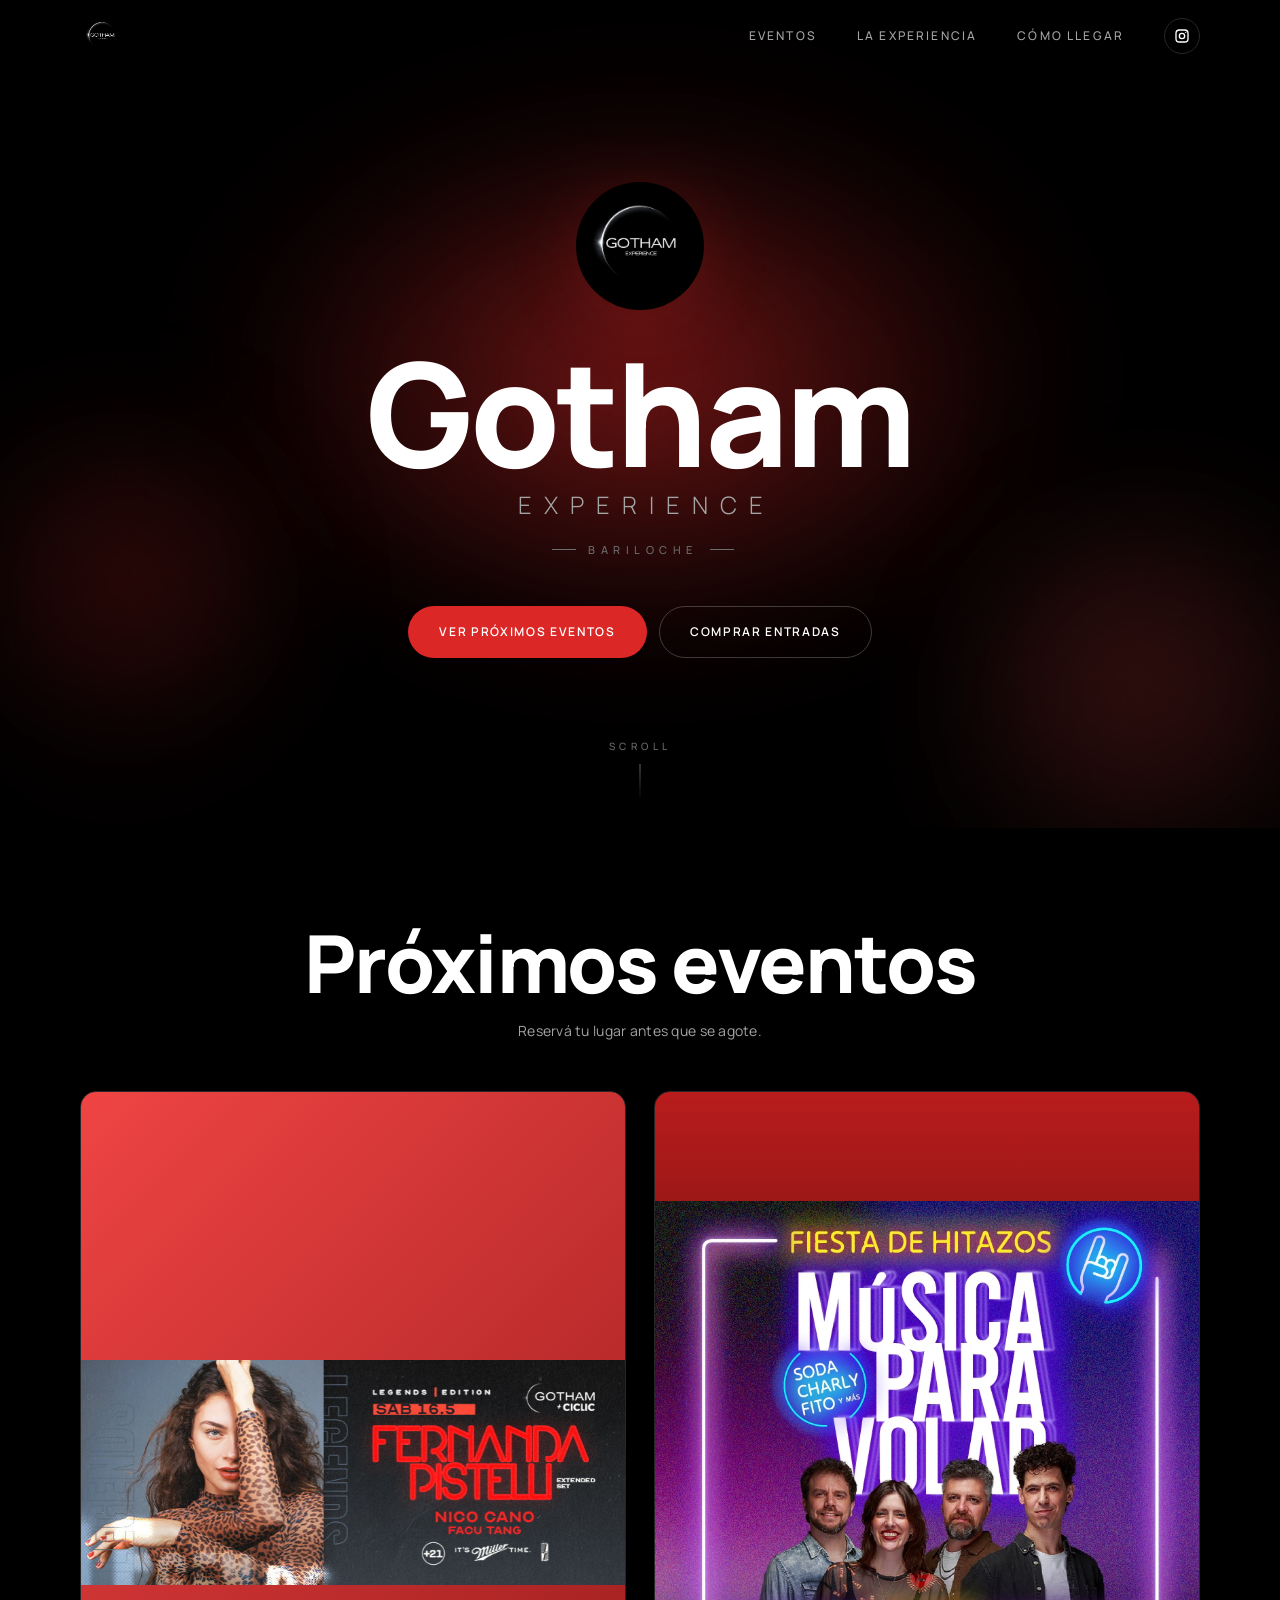
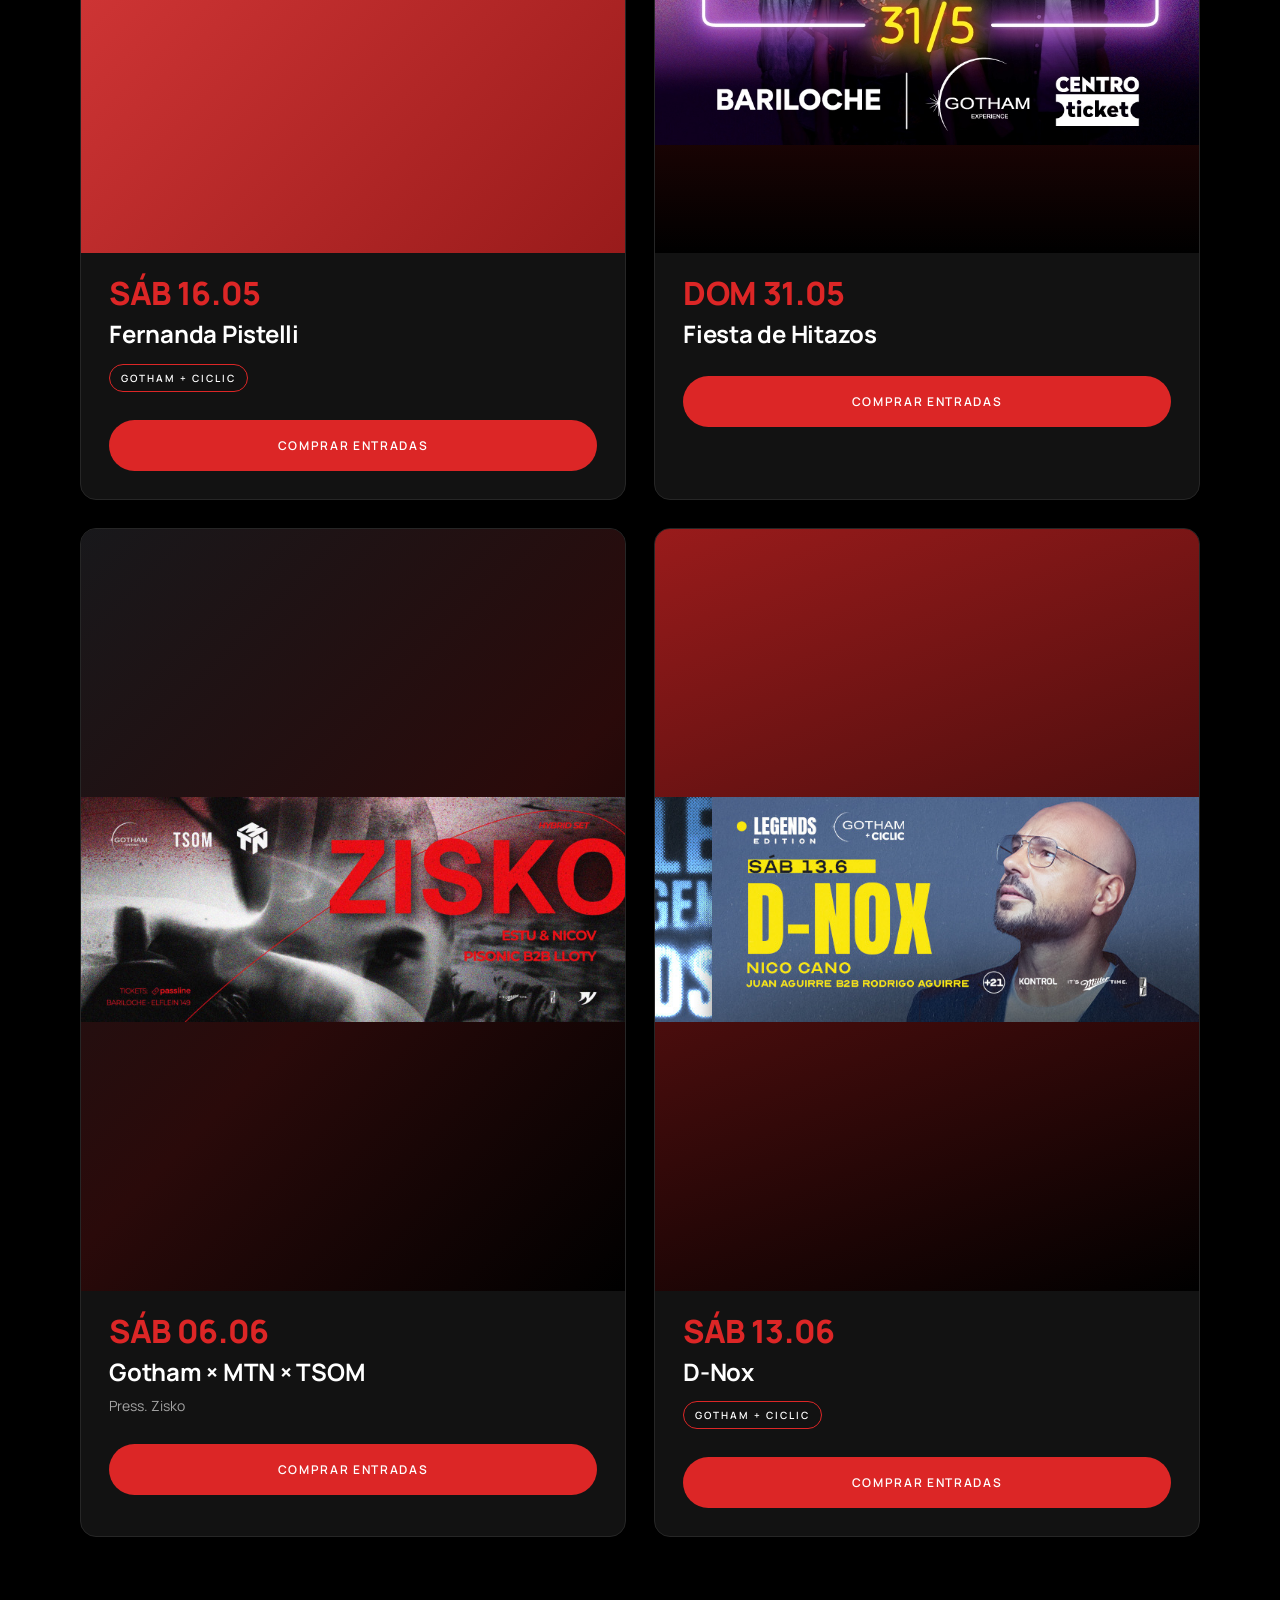
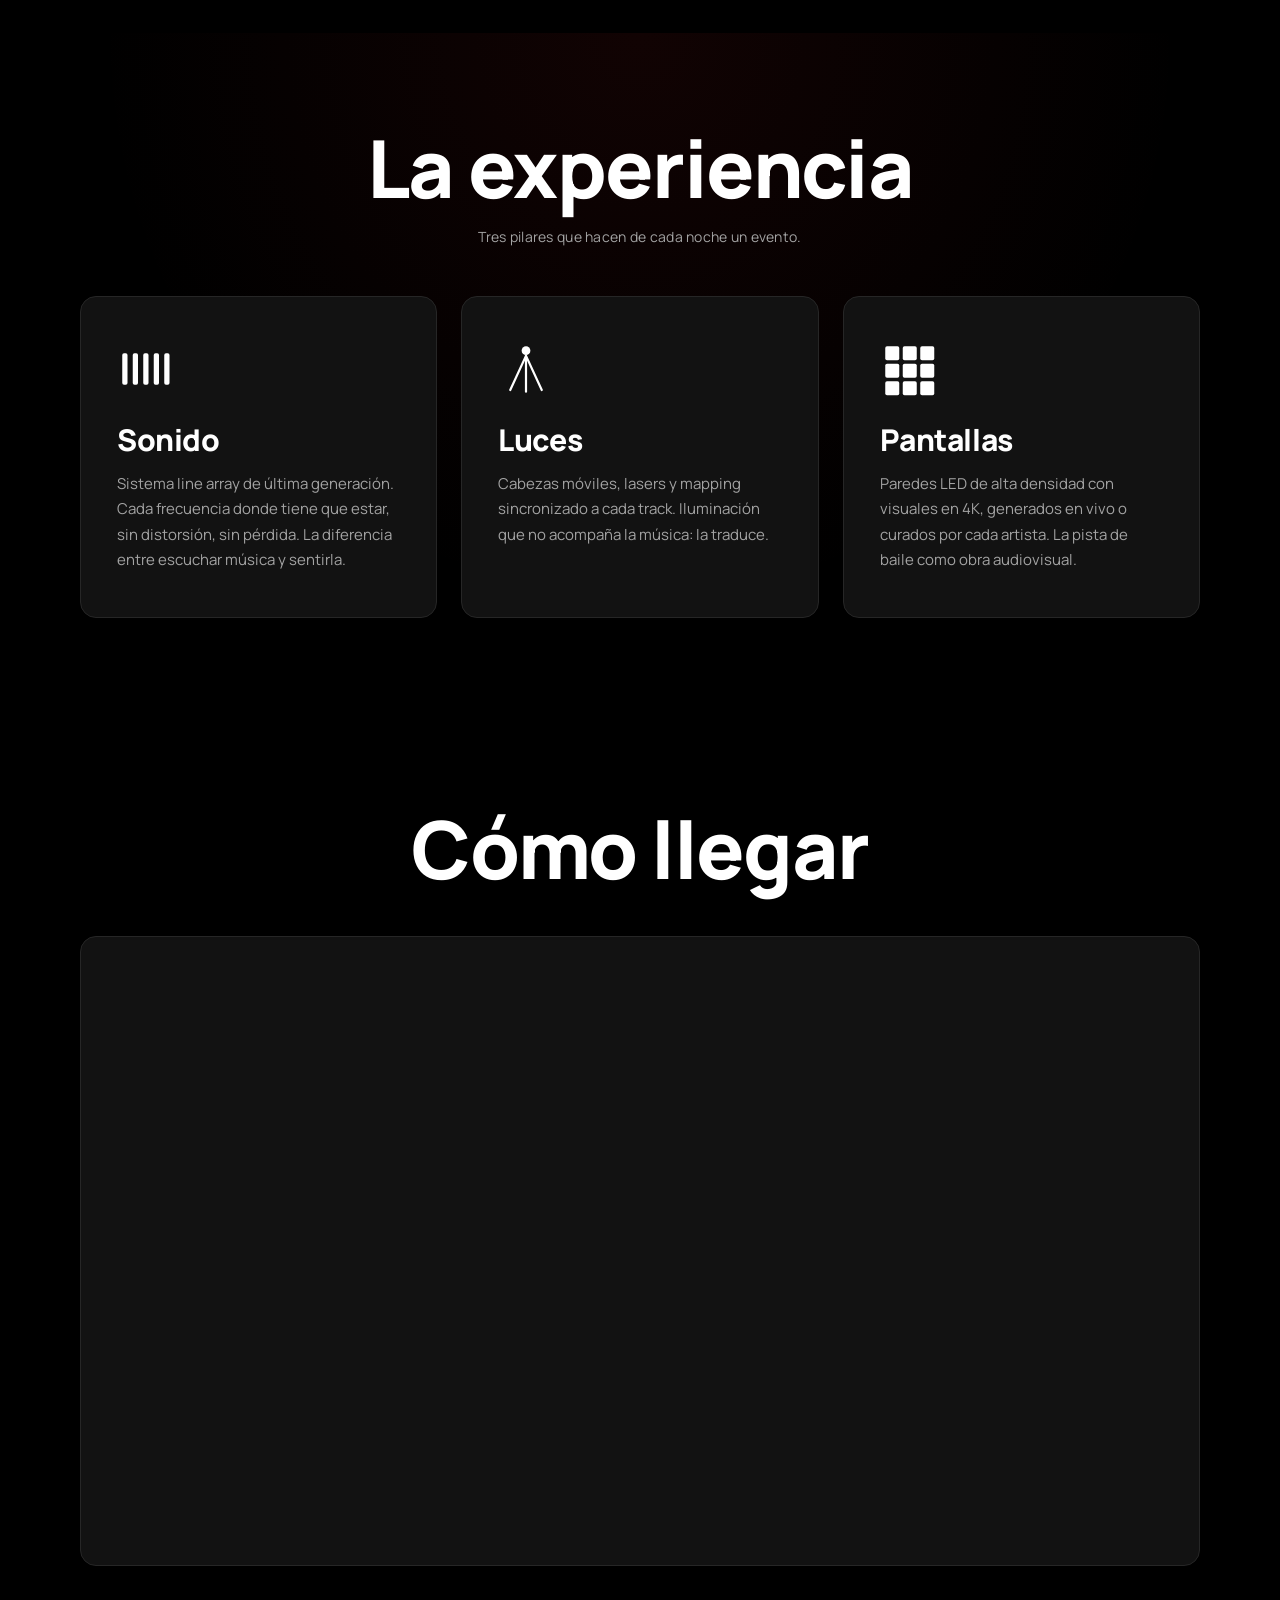
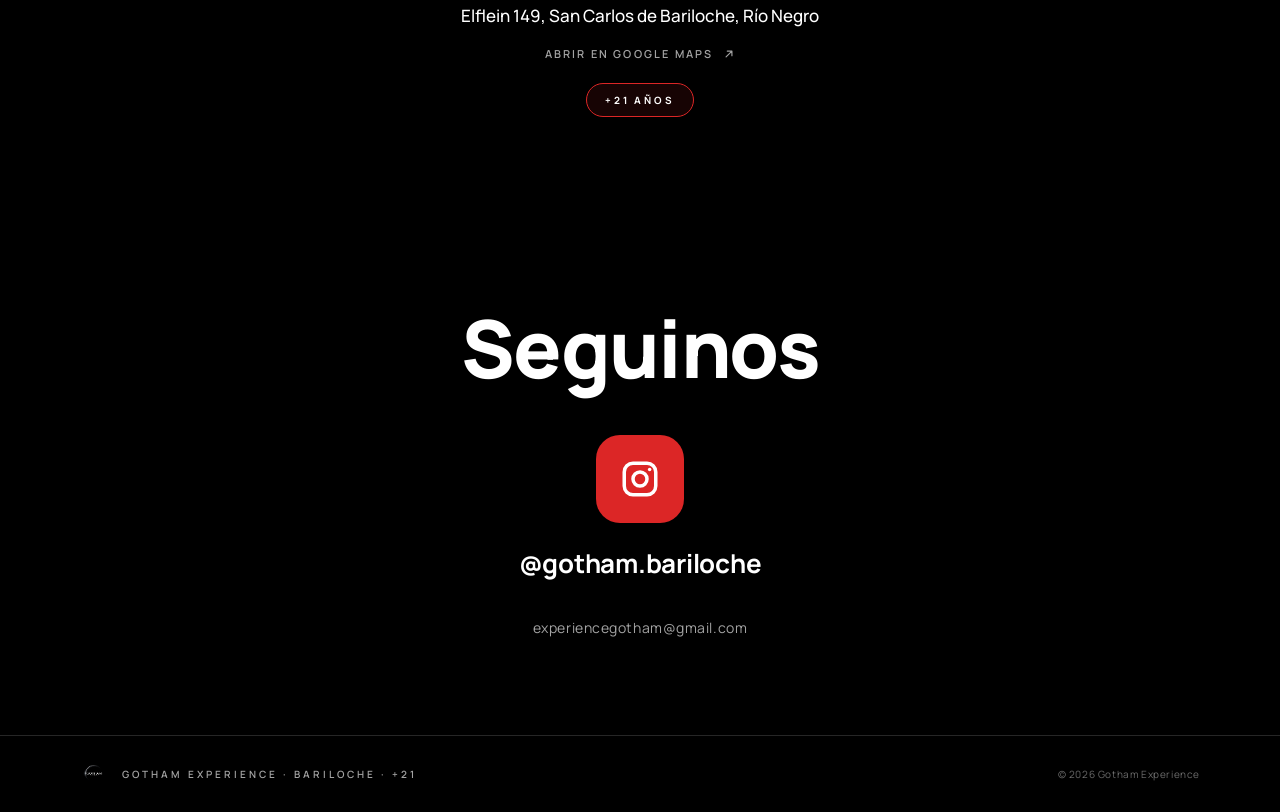
==== index.html @ 6c468f29 "Add files via upload" ====
<!DOCTYPE html>
<html lang="es">
<head>
<meta charset="UTF-8">
<meta http-equiv="X-UA-Compatible" content="IE=edge">
<meta name="viewport" content="width=device-width, initial-scale=1, viewport-fit=cover">
<meta name="theme-color" content="#0a0a0a">
<title>Gotham Experience — Bariloche</title>
<meta name="description" content="Gotham Experience: experiencias electrónicas premium en Bariloche.">

<link rel="preconnect" href="https://fonts.googleapis.com">
<link rel="preconnect" href="https://fonts.gstatic.com" crossorigin>
<link href="https://fonts.googleapis.com/css2?family=Manrope:wght@200;300;400;500;600;700;800&display=swap" rel="stylesheet">

<style>
/* ============================================================
   TOKENS — paleta rojo + negro (sin magenta, sin naranja).
   ============================================================ */
:root {
    /* Negro pleno para matchear el fondo del logo de Gotham */
    --color-bg: #000000;
    --color-bg-elevated: #121212;
    --color-bg-input: #1a1a1a;

    --color-text: #ffffff;
    --color-text-muted: #a3a3a3;
    --color-text-dim: #6b6b6b;

    /* Rojo Gotham */
    --color-primary: #dc2626;          /* red-600 */
    --color-primary-hover: #ef4444;    /* red-500 más claro */
    --color-primary-deep: #991b1b;     /* red-800 para depth */
    --color-accent: #dc2626;
    --color-accent-hover: #ef4444;

    --gradient-brand: linear-gradient(135deg, #ef4444 0%, #991b1b 100%);

    --color-danger: #dc2626;
    --color-border: #262626;
    --color-border-elevated: #404040;

    --shadow-glow-primary: 0 0 32px rgba(220, 38, 38, 0.5);

    --font-sans:    'Manrope', system-ui, -apple-system, BlinkMacSystemFont, sans-serif;
    --font-display: var(--font-sans);
    --font-body:    var(--font-sans);

    --radius-sm: 8px;
    --radius-md: 16px;
    --radius-lg: 24px;
    --radius-pill: 999px;

    --header-h: 72px;
    --container-max: 1200px;
}

/* ============================================================
   RESET / BASE
   ============================================================ */
*, *::before, *::after { box-sizing: border-box; }
* { margin: 0; padding: 0; }

html { scroll-behavior: smooth; -webkit-text-size-adjust: 100%; }
body {
    background: var(--color-bg);
    color: var(--color-text);
    font-family: var(--font-body);
    font-weight: 400;
    font-size: 16px;
    line-height: 1.6;
    -webkit-font-smoothing: antialiased;
    -moz-osx-font-smoothing: grayscale;
    overflow-x: hidden;
    min-height: 100vh;
}

img, svg { display: block; max-width: 100%; }
a { color: inherit; text-decoration: none; }
button { font: inherit; cursor: pointer; background: none; border: 0; color: inherit; }

*:focus { outline: none; }
*:focus-visible {
    outline: 2px solid var(--color-primary);
    outline-offset: 4px;
    border-radius: 4px;
}
::selection { background: var(--color-primary); color: #fff; }

.container {
    max-width: var(--container-max);
    margin: 0 auto;
    padding: 0 24px;
}
@media (min-width: 768px) { .container { padding: 0 40px; } }

/* ============================================================
   HEADER
   ============================================================ */
.site-header {
    position: fixed;
    top: 0; left: 0; right: 0;
    z-index: 100;
    height: var(--header-h);
    display: flex; align-items: center;
    transition: background 0.3s ease, backdrop-filter 0.3s ease, border-color 0.3s ease;
    border-bottom: 1px solid transparent;
}
.site-header.scrolled {
    background: rgba(10, 10, 10, 0.78);
    backdrop-filter: blur(16px) saturate(180%);
    -webkit-backdrop-filter: blur(16px) saturate(180%);
    border-bottom-color: var(--color-border);
}
.header-inner {
    display: flex; align-items: center; justify-content: space-between;
    gap: 24px; width: 100%;
}
.brand { display: inline-flex; align-items: center; line-height: 1; }
.brand-logo {
    width: 44px; height: 44px; flex-shrink: 0;
    border-radius: 50%;
    overflow: hidden;
}
.brand-logo img { width: 100%; height: 100%; object-fit: contain; }

.nav-desktop { display: none; align-items: center; gap: 40px; }
.nav-desktop a {
    color: var(--color-text-muted);
    font-size: 12px;
    font-weight: 500;
    text-transform: uppercase;
    letter-spacing: 0.18em;
    transition: color 0.2s ease;
}
.nav-desktop a:hover { color: var(--color-text); }

.nav-ig {
    width: 36px; height: 36px;
    display: inline-flex !important; align-items: center; justify-content: center;
    border: 1px solid var(--color-border);
    border-radius: 50%;
    color: var(--color-text) !important;
    transition: border-color 0.25s, background 0.25s, transform 0.25s;
}
.nav-ig:hover { background: var(--color-primary); border-color: transparent; transform: translateY(-1px); }
.nav-ig svg { width: 16px; height: 16px; }

.nav-toggle {
    width: 44px; height: 44px;
    display: flex; align-items: center; justify-content: center;
}
.nav-toggle svg { width: 22px; height: 22px; }
@media (min-width: 900px) {
    .nav-desktop { display: flex; }
    .nav-toggle { display: none; }
}

.mobile-menu {
    position: fixed; inset: 0;
    z-index: 99;
    background: var(--color-bg);
    transform: translateY(-100%);
    transition: transform 0.4s cubic-bezier(0.32, 0.72, 0, 1);
    display: flex; flex-direction: column;
    justify-content: center; align-items: center;
    gap: 32px;
    padding: var(--header-h) 24px 40px;
}
.mobile-menu.open { transform: translateY(0); }
.mobile-menu a {
    font-family: var(--font-display);
    font-size: clamp(32px, 8vw, 48px);
    font-weight: 700;
    letter-spacing: -0.02em;
    color: var(--color-text);
    transition: color 0.2s;
}
.mobile-menu a:hover { color: var(--color-primary); }
@media (min-width: 900px) { .mobile-menu { display: none; } }

/* ============================================================
   BUTTONS
   ============================================================ */
.btn {
    display: inline-flex; align-items: center; justify-content: center;
    gap: 8px;
    padding: 15px 30px;
    font-family: var(--font-body);
    font-weight: 600;
    font-size: 12px;
    text-transform: uppercase;
    letter-spacing: 0.14em;
    border-radius: var(--radius-pill);
    border: 1px solid transparent;
    transition: transform 0.25s ease, box-shadow 0.25s ease,
                background 0.25s ease, color 0.25s ease, border-color 0.25s ease;
    white-space: nowrap;
}
.btn-primary { background: var(--color-primary); color: #fff; }
.btn-primary:hover {
    background: var(--color-primary-hover);
    transform: translateY(-2px);
    box-shadow: var(--shadow-glow-primary);
}
.btn-outline {
    background: transparent;
    border-color: rgba(255, 255, 255, 0.22);
    color: var(--color-text);
}
.btn-outline:hover {
    border-color: var(--color-text);
    background: rgba(255, 255, 255, 0.05);
    transform: translateY(-2px);
}
.btn-disabled {
    background: var(--color-bg-input);
    color: var(--color-text-dim);
    pointer-events: none;
    cursor: not-allowed;
}

/* ============================================================
   HERO
   ============================================================ */
.hero {
    position: relative;
    min-height: 92vh;
    display: flex; align-items: center; justify-content: center;
    text-align: center;
    overflow: hidden;
    padding: calc(var(--header-h) + 40px) 0 100px;
}
.hero::after {
    content: '';
    position: absolute; inset: 0;
    background: radial-gradient(ellipse at 50% 50%, transparent 30%, rgba(0,0,0,0.55) 100%);
    pointer-events: none;
    z-index: 1;
}
.hero-bg { position: absolute; inset: 0; overflow: hidden; z-index: 0; }
.hero-glow {
    position: absolute;
    border-radius: 50%;
    pointer-events: none;
    will-change: transform, opacity;
}
.hero-glow-1 {
    width: 900px; height: 600px;
    top: 50%; left: 50%; margin-left: -450px; margin-top: -340px;
    background: radial-gradient(ellipse,
        rgba(220, 38, 38, 0.55) 0%,
        rgba(220, 38, 38, 0.22) 35%,
        transparent 70%);
    filter: blur(60px);
    animation: glow-drift-1 14s ease-in-out infinite;
}
.hero-glow-2 {
    width: 500px; height: 500px;
    bottom: -120px; right: -120px;
    background: radial-gradient(circle, rgba(239, 68, 68, 0.35) 0%, transparent 65%);
    filter: blur(50px);
    animation: glow-drift-2 18s ease-in-out infinite;
}
.hero-glow-3 {
    width: 400px; height: 400px;
    bottom: 5%; left: -80px;
    background: radial-gradient(circle, rgba(153, 27, 27, 0.45) 0%, transparent 70%);
    filter: blur(50px);
    animation: glow-drift-3 22s ease-in-out infinite;
}
@keyframes glow-drift-1 {
    0%, 100% { transform: translate(0, 0) scale(1); opacity: 0.85; }
    50%      { transform: translate(40px, 60px) scale(1.1); opacity: 1; }
}
@keyframes glow-drift-2 {
    0%, 100% { transform: translate(0, 0) scale(1); opacity: 0.7; }
    50%      { transform: translate(-80px, -40px) scale(1.15); opacity: 1; }
}
@keyframes glow-drift-3 {
    0%, 100% { transform: translate(0, 0) scale(1); opacity: 0.6; }
    50%      { transform: translate(60px, -30px) scale(1.2); opacity: 0.95; }
}
.hero-content {
    position: relative; z-index: 2;
    display: flex; flex-direction: column; align-items: center;
    gap: 28px;
    padding: 0 16px;
}
.hero-logo {
    width: 104px; height: 104px; margin-bottom: 8px;
    border-radius: 50%;
    overflow: hidden;
    filter: drop-shadow(0 8px 32px rgba(220, 38, 38, 0.18));
}
.hero-logo img { width: 100%; height: 100%; object-fit: contain; }
@media (min-width: 768px) { .hero-logo { width: 128px; height: 128px; } }

.hero-title {
    font-family: var(--font-display);
    font-size: clamp(52px, 12vw, 144px);
    font-weight: 800;
    line-height: 0.92;
    letter-spacing: -0.025em;
}
.hero-title span { display: block; }
.hero-title .hero-title-sub {
    font-weight: 300;
    font-size: clamp(16px, 2.4vw, 24px);
    line-height: 1;
    letter-spacing: 0.5em;
    text-transform: uppercase;
    color: var(--color-text-muted);
    margin-top: 14px;
    padding-left: 0.5em;
}

.hero-location {
    font-family: var(--font-body);
    font-size: 11px;
    font-weight: 500;
    letter-spacing: 0.5em;
    text-transform: uppercase;
    color: var(--color-text-dim);
    padding-left: 0.5em;
    display: inline-flex; align-items: center; gap: 12px;
    margin-top: -4px;
}
.hero-location::before, .hero-location::after {
    content: '';
    width: 24px; height: 1px;
    background: var(--color-text-dim);
}

.hero-ctas {
    display: flex; flex-direction: column; gap: 12px;
    width: 100%; max-width: 320px;
    margin-top: 20px;
}
@media (min-width: 600px) {
    .hero-ctas { flex-direction: row; max-width: none; justify-content: center; }
}

.hero-scroll-hint {
    position: absolute;
    bottom: 28px; left: 50%;
    transform: translateX(-50%);
    z-index: 2;
    font-family: var(--font-body);
    font-size: 10px;
    font-weight: 500;
    letter-spacing: 0.45em;
    color: var(--color-text-dim);
    text-transform: uppercase;
    display: flex; flex-direction: column; align-items: center; gap: 10px;
    animation: float 2.4s ease-in-out infinite;
}
.hero-scroll-hint::after {
    content: '';
    width: 1px; height: 36px;
    background: linear-gradient(to bottom, var(--color-text-dim), transparent);
}
@keyframes float {
    0%, 100% { transform: translate(-50%, 0); }
    50%      { transform: translate(-50%, 8px); }
}
@media (max-width: 599px) { .hero-scroll-hint { display: none; } }

/* ============================================================
   SECTIONS
   ============================================================ */
.section { padding: 64px 0; position: relative; }
@media (min-width: 768px) { .section { padding: 96px 0; } }
.section[id] { scroll-margin-top: 80px; }

.section-header { text-align: center; margin-bottom: 48px; }
.section-title {
    font-family: var(--font-display);
    font-size: clamp(40px, 7.5vw, 80px);
    font-weight: 800;
    line-height: 0.98;
    letter-spacing: -0.02em;
}
.section-subtitle {
    color: var(--color-text-muted);
    font-size: 14px;
    font-weight: 400;
    letter-spacing: 0.02em;
    margin-top: 18px;
    max-width: 540px;
    margin-left: auto; margin-right: auto;
    line-height: 1.6;
}

/* ============================================================
   EVENTOS
   ============================================================ */
.eventos-grid {
    display: grid;
    grid-template-columns: 1fr;
    gap: 24px;
}
@media (min-width: 720px) {
    .eventos-grid { grid-template-columns: repeat(2, 1fr); gap: 28px; }
}

.event-card {
    background: var(--color-bg-elevated);
    border: 1px solid var(--color-border);
    border-radius: var(--radius-md);
    overflow: hidden;
    display: flex; flex-direction: column;
    opacity: 0;
    transform: translateY(24px);
    transition: opacity 0.6s ease, transform 0.6s ease,
                border-color 0.3s ease, box-shadow 0.3s ease;
}
.event-card.is-visible { opacity: 1; transform: translateY(0); }
.event-card:hover {
    transform: translateY(-6px);
    border-color: var(--color-border-elevated);
    box-shadow: 0 16px 48px rgba(0, 0, 0, 0.5);
}

.event-flyer {
    position: relative;
    aspect-ratio: 1 / 1.4;
    overflow: hidden;
    display: flex; flex-direction: column;
    justify-content: space-between;
    padding: 28px;
}
.event-flyer-image {
    position: absolute; inset: 0;
    width: 100%; height: 100%;
    object-fit: contain;        /* preserva el flyer entero — bandas en bg si no calza el aspect */
    object-position: center;
    z-index: 0;
}
/* Cuando hay flyer real, escondemos los overlays del placeholder
   (texto + vignette) para que la imagen del artista se vea limpia. */
.event-flyer:has(.event-flyer-image)::after,
.event-flyer:has(.event-flyer-image) .event-flyer-top,
.event-flyer:has(.event-flyer-image) .event-flyer-bottom {
    display: none;
}
.event-flyer::after {
    content: '';
    position: absolute; inset: 0;
    background:
        radial-gradient(circle at 30% 15%, rgba(255,255,255,0.10) 0%, transparent 45%),
        radial-gradient(circle at 75% 90%, rgba(0,0,0,0.5) 0%, transparent 55%);
    pointer-events: none;
}
.event-flyer-top {
    position: relative; z-index: 1;
    display: flex; justify-content: space-between; align-items: center;
    font-family: var(--font-display);
    font-size: 11px;
    font-weight: 700;
    letter-spacing: 0.22em;
    color: rgba(255, 255, 255, 0.94);
    text-transform: uppercase;
}
.event-flyer-top .brand-mark {
    display: inline-block;
    width: 22px; height: 22px;
    border-radius: 50%;
    border: 1.5px solid rgba(255, 255, 255, 0.55);
}
.event-flyer-bottom { position: relative; z-index: 1; }
.event-flyer-headliner {
    font-family: var(--font-display);
    color: #ffffff;
    font-size: clamp(28px, 4.4vw, 44px);
    font-weight: 800;
    line-height: 0.95;
    letter-spacing: -0.02em;
}
.event-flyer-cycles {
    font-family: var(--font-body);
    font-size: 10px;
    font-weight: 600;
    letter-spacing: 0.28em;
    color: rgba(255, 255, 255, 0.72);
    text-transform: uppercase;
    margin-top: 12px;
}

.event-soldout-stripe {
    position: absolute;
    top: 28px; right: -52px;
    transform: rotate(38deg);
    background: var(--color-danger);
    color: #fff;
    padding: 6px 60px;
    font-family: var(--font-display);
    font-weight: 800;
    letter-spacing: 0.22em;
    font-size: 13px;
    text-transform: uppercase;
    z-index: 2;
    box-shadow: 0 4px 12px rgba(0, 0, 0, 0.35);
}

/* Flyer placeholders — todos en paleta rojo + negro */
.flyer-1 .event-flyer { background: linear-gradient(135deg, #ef4444 0%, #991b1b 100%); }
.flyer-2 .event-flyer { background: linear-gradient(180deg, #b91c1c 0%, #450a0a 60%, #000000 100%); }
.flyer-3 .event-flyer { background: linear-gradient(135deg, #18181b 0%, #2a0a0a 55%, #000000 100%); }
.flyer-4 .event-flyer { background: linear-gradient(160deg, #991b1b 0%, #000000 100%); }

.event-body {
    padding: 24px 28px 28px;
    display: flex; flex-direction: column;
    gap: 10px;
    flex: 1;
}
.event-date {
    font-family: var(--font-display);
    font-size: clamp(24px, 3.4vw, 32px);
    font-weight: 800;
    letter-spacing: -0.01em;
    color: var(--color-primary);
    line-height: 1;
    display: inline-block;
}
.event-headliner {
    font-family: var(--font-display);
    font-size: clamp(20px, 2.6vw, 24px);
    font-weight: 700;
    letter-spacing: -0.01em;
    line-height: 1.1;
    color: var(--color-text);
    margin-top: 2px;
}
.event-supporting {
    color: var(--color-text-muted);
    font-size: 14px;
    font-weight: 400;
    line-height: 1.5;
}
.event-cycles {
    display: flex; flex-wrap: wrap;
    gap: 8px;
    margin-top: 6px;
}
.event-cycle {
    font-size: 10px;
    font-weight: 600;
    text-transform: uppercase;
    letter-spacing: 0.2em;
    padding: 5px 11px;
    border: 1px solid var(--color-primary);
    border-radius: var(--radius-pill);
    color: var(--color-text);
}
.event-cta { margin-top: 18px; width: 100%; }

/* ============================================================
   LA EXPERIENCIA
   ============================================================ */
.experiencia { position: relative; overflow: hidden; }
.experiencia::before {
    content: '';
    position: absolute; inset: 0;
    background: radial-gradient(ellipse at 50% 0%, rgba(220, 38, 38, 0.08) 0%, transparent 60%);
    pointer-events: none;
}
.experiencia > * { position: relative; }

.pillars-grid {
    display: grid;
    grid-template-columns: 1fr;
    gap: 20px;
}
@media (min-width: 900px) {
    .pillars-grid { grid-template-columns: repeat(3, 1fr); gap: 24px; }
}
.pillar {
    background: var(--color-bg-elevated);
    border: 1px solid var(--color-border);
    border-radius: var(--radius-md);
    padding: 44px 36px;
    opacity: 0;
    transform: translateY(20px);
    transition:
        opacity 0.7s cubic-bezier(0.16, 1, 0.3, 1),
        transform 0.7s cubic-bezier(0.16, 1, 0.3, 1),
        border-color 0.3s ease,
        box-shadow 0.3s ease;
}
.pillar.is-visible { opacity: 1; transform: translateY(0); }
.pillar:hover {
    border-color: transparent;
    box-shadow: 0 0 0 1px var(--color-primary) inset, var(--shadow-glow-primary);
}
.pillar-icon {
    width: 56px; height: 56px;
    margin-bottom: 28px;
    color: var(--color-text);
    transition: color 0.3s ease;
}
.pillar:hover .pillar-icon { color: var(--color-primary); }
.pillar-title {
    font-family: var(--font-display);
    font-size: 30px;
    font-weight: 800;
    letter-spacing: -0.015em;
    margin-bottom: 16px;
    line-height: 1;
}
.pillar-text {
    color: var(--color-text-muted);
    font-size: 15px;
    font-weight: 400;
    line-height: 1.7;
}

/* Animaciones del slot */
.pillar[data-pillar="sound"] .wave {
    transform-box: fill-box;
    transform-origin: center;
    animation: wave-pulse 1.6s ease-in-out infinite;
}
.pillar[data-pillar="sound"] .wave:nth-child(1) { animation-delay: 0s; }
.pillar[data-pillar="sound"] .wave:nth-child(2) { animation-delay: 0.12s; }
.pillar[data-pillar="sound"] .wave:nth-child(3) { animation-delay: 0.24s; }
.pillar[data-pillar="sound"] .wave:nth-child(4) { animation-delay: 0.36s; }
.pillar[data-pillar="sound"] .wave:nth-child(5) { animation-delay: 0.48s; }
@keyframes wave-pulse {
    0%, 100% { transform: scaleY(0.35); opacity: 0.6; }
    50%      { transform: scaleY(1);    opacity: 1; }
}

/* Luces: ahora solo blanco → rojo (sin naranja) */
.pillar[data-pillar="lights"] .beam {
    animation: beam-color 4.5s ease-in-out infinite;
}
.pillar[data-pillar="lights"] .beam:nth-child(3) { animation-delay: -1.5s; }
.pillar[data-pillar="lights"] .beam:nth-child(4) { animation-delay: -3s; }
@keyframes beam-color {
    0%, 100% { stroke: rgba(255, 255, 255, 0.92); }
    50%      { stroke: rgba(220, 38, 38, 0.95); }
}

.pillar[data-pillar="screens"] .pixel {
    animation: pixel-flicker 2.6s ease-in-out infinite;
}
.pillar[data-pillar="screens"] .pixel:nth-child(1) { animation-delay: 0s; }
.pillar[data-pillar="screens"] .pixel:nth-child(2) { animation-delay: 0.4s; }
.pillar[data-pillar="screens"] .pixel:nth-child(3) { animation-delay: 0.8s; }
.pillar[data-pillar="screens"] .pixel:nth-child(4) { animation-delay: 1.2s; }
.pillar[data-pillar="screens"] .pixel:nth-child(5) { animation-delay: 0.6s; }
.pillar[data-pillar="screens"] .pixel:nth-child(6) { animation-delay: 1.4s; }
.pillar[data-pillar="screens"] .pixel:nth-child(7) { animation-delay: 0.2s; }
.pillar[data-pillar="screens"] .pixel:nth-child(8) { animation-delay: 1.0s; }
.pillar[data-pillar="screens"] .pixel:nth-child(9) { animation-delay: 1.6s; }
@keyframes pixel-flicker {
    0%, 100% { opacity: 0.3; }
    50%      { opacity: 1; }
}

/* ============================================================
   CÓMO LLEGAR
   ============================================================ */
.mapa {
    position: relative;
    border-radius: var(--radius-md);
    overflow: hidden;
    border: 1px solid var(--color-border);
    aspect-ratio: 16 / 9;
    margin-bottom: 36px;
    background: var(--color-bg-elevated);
}
@media (max-width: 599px) { .mapa { aspect-ratio: 4 / 5; } }
.mapa iframe {
    width: 100%; height: 100%;
    border: 0;
    display: block;
    filter: invert(0.92) hue-rotate(180deg) saturate(0.4) contrast(1.05);
}
.ubicacion-info {
    display: flex; flex-direction: column;
    align-items: center;
    gap: 16px;
    text-align: center;
}
.ubicacion-direccion {
    font-size: 17px;
    font-weight: 500;
    color: var(--color-text);
    max-width: 600px;
}
.ubicacion-link {
    color: var(--color-text-muted);
    font-size: 11px;
    font-weight: 600;
    letter-spacing: 0.2em;
    text-transform: uppercase;
    display: inline-flex; align-items: center;
    gap: 8px;
    transition: color 0.2s, gap 0.25s;
}
.ubicacion-link:hover { color: var(--color-text); gap: 12px; }
.ubicacion-link svg { width: 14px; height: 14px; }

.chip-edad {
    display: inline-block;
    padding: 8px 18px;
    border-radius: var(--radius-pill);
    background: rgba(220, 38, 38, 0.1);
    border: 1px solid var(--color-primary);
    color: var(--color-text);
    font-size: 10px;
    font-weight: 700;
    letter-spacing: 0.28em;
    text-transform: uppercase;
    margin-top: 4px;
}

/* ============================================================
   REDES
   ============================================================ */
.redes-content {
    display: flex; flex-direction: column;
    align-items: center;
    gap: 32px;
}
.ig-button {
    display: flex; flex-direction: column;
    align-items: center;
    gap: 20px;
    color: var(--color-text);
    transition: transform 0.3s ease;
}
.ig-button:hover { transform: translateY(-3px); }
.ig-icon-wrap {
    width: 88px; height: 88px;
    border-radius: 24px;
    background: var(--color-primary);
    display: flex; align-items: center; justify-content: center;
    transition: box-shadow 0.3s ease, background 0.3s ease;
}
.ig-button:hover .ig-icon-wrap {
    background: var(--color-primary-hover);
    box-shadow: var(--shadow-glow-primary);
}
.ig-icon-wrap svg { width: 42px; height: 42px; color: #fff; }
.ig-handle {
    font-family: var(--font-display);
    font-size: 26px;
    font-weight: 700;
    letter-spacing: -0.01em;
    text-transform: lowercase;
    transition: color 0.3s;
}
.ig-button:hover .ig-handle { color: var(--color-primary); }
.redes-mail {
    color: var(--color-text-muted);
    font-size: 14px;
    font-weight: 400;
    letter-spacing: 0.04em;
    transition: color 0.2s;
}
.redes-mail:hover { color: var(--color-text); }

/* ============================================================
   FOOTER — compacto, horizontal en desktop
   ============================================================ */
.site-footer {
    border-top: 1px solid var(--color-border);
    padding: 24px 0;
}
.footer-inner {
    display: flex; flex-direction: column;
    align-items: center;
    gap: 14px;
    text-align: center;
}
.footer-brand {
    display: inline-flex; align-items: center;
    gap: 14px;
}
.footer-logo {
    width: 28px; height: 28px;
    flex-shrink: 0;
    border-radius: 50%;
    overflow: hidden;
}
.footer-logo img { width: 100%; height: 100%; object-fit: contain; }
.footer-line {
    font-family: var(--font-display);
    font-size: 10px;
    font-weight: 600;
    letter-spacing: 0.3em;
    color: var(--color-text-muted);
    text-transform: uppercase;
}
.footer-copy {
    font-size: 10px;
    font-weight: 400;
    color: var(--color-text-dim);
    letter-spacing: 0.06em;
}
@media (min-width: 768px) {
    .footer-inner {
        flex-direction: row;
        justify-content: space-between;
        gap: 24px;
    }
}

/* ============================================================
   FILM GRAIN OVERLAY — premium tactile feel.
   SVG fractal noise inline, mix-blend overlay, opacity baja.
   ============================================================ */
body::after {
    content: '';
    position: fixed; inset: 0;
    pointer-events: none;
    z-index: 9999;
    background-image: url("data:image/svg+xml;utf8,<svg viewBox='0 0 200 200' xmlns='http://www.w3.org/2000/svg'><filter id='n'><feTurbulence type='fractalNoise' baseFrequency='0.9' numOctaves='2' stitchTiles='stitch'/></filter><rect width='200' height='200' filter='url(%23n)'/></svg>");
    opacity: 0.06;
    mix-blend-mode: overlay;
}

/* ============================================================
   REDUCED MOTION
   ============================================================ */
@media (prefers-reduced-motion: reduce) {
    *, *::before, *::after {
        animation-duration: 0.01ms !important;
        animation-iteration-count: 1 !important;
        transition-duration: 0.01ms !important;
        scroll-behavior: auto !important;
    }
    .event-card, .pillar { opacity: 1; transform: none; }
}
</style>
</head>

<body>

<header class="site-header" id="header">
    <div class="container header-inner">
        <a class="brand" href="#hero" aria-label="Gotham Experience — inicio">
            <span class="brand-logo" data-logo></span>
        </a>
        <nav class="nav-desktop" aria-label="Navegación principal">
            <a href="#eventos">Eventos</a>
            <a href="#experiencia">La Experiencia</a>
            <a href="#ubicacion">Cómo llegar</a>
            <a class="nav-ig" href="https://instagram.com/gotham.bariloche" target="_blank" rel="noopener" aria-label="Instagram">
                <svg viewBox="0 0 24 24" fill="none" stroke="currentColor" stroke-width="2" stroke-linecap="round" stroke-linejoin="round" aria-hidden="true">
                    <rect x="3" y="3" width="18" height="18" rx="5"/>
                    <circle cx="12" cy="12" r="4"/>
                    <circle cx="17.5" cy="6.5" r="1" fill="currentColor" stroke="none"/>
                </svg>
            </a>
        </nav>
        <button class="nav-toggle" id="nav-toggle" aria-controls="mobile-menu" aria-expanded="false" aria-label="Abrir menú">
            <svg viewBox="0 0 24 24" fill="none" stroke="currentColor" stroke-width="2" stroke-linecap="round" aria-hidden="true">
                <line x1="4" y1="8"  x2="20" y2="8"/>
                <line x1="4" y1="16" x2="20" y2="16"/>
            </svg>
        </button>
    </div>
</header>

<nav class="mobile-menu" id="mobile-menu" aria-label="Menú mobile">
    <a href="#eventos">Eventos</a>
    <a href="#experiencia">La Experiencia</a>
    <a href="#ubicacion">Cómo llegar</a>
    <a href="https://instagram.com/gotham.bariloche" target="_blank" rel="noopener">Instagram</a>
</nav>

<section class="hero" id="hero">
    <div class="hero-bg" aria-hidden="true">
        <div class="hero-glow hero-glow-1"></div>
        <div class="hero-glow hero-glow-2"></div>
        <div class="hero-glow hero-glow-3"></div>
    </div>
    <div class="hero-content">
        <div class="hero-logo" data-logo></div>
        <h1 class="hero-title">
            <span>Gotham</span>
            <span class="hero-title-sub">Experience</span>
        </h1>
        <p class="hero-location">Bariloche</p>
        <div class="hero-ctas">
            <a class="btn btn-primary" href="#eventos">Ver próximos eventos</a>
            <a class="btn btn-outline" href="https://www.passline.com" target="_blank" rel="noopener">Comprar entradas</a>
        </div>
    </div>
    <div class="hero-scroll-hint" aria-hidden="true">Scroll</div>
</section>

<main>

<section class="section eventos" id="eventos">
    <div class="container">
        <header class="section-header">
            <h2 class="section-title">Próximos eventos</h2>
            <p class="section-subtitle">Reservá tu lugar antes que se agote.</p>
        </header>
        <div class="eventos-grid" id="eventos-grid"></div>
    </div>
</section>

<section class="section experiencia" id="experiencia">
    <div class="container">
        <header class="section-header">
            <h2 class="section-title">La experiencia</h2>
            <p class="section-subtitle">Tres pilares que hacen de cada noche un evento.</p>
        </header>
        <div class="pillars-grid">
            <article class="pillar" data-pillar="sound">
                <div class="pillar-icon">
                    <svg viewBox="0 0 64 64" fill="currentColor" aria-hidden="true">
                        <rect class="wave" x="6"  y="14" width="6" height="36" rx="2"/>
                        <rect class="wave" x="18" y="14" width="6" height="36" rx="2"/>
                        <rect class="wave" x="30" y="14" width="6" height="36" rx="2"/>
                        <rect class="wave" x="42" y="14" width="6" height="36" rx="2"/>
                        <rect class="wave" x="54" y="14" width="6" height="36" rx="2"/>
                    </svg>
                </div>
                <h3 class="pillar-title">Sonido</h3>
                <p class="pillar-text">Sistema line array de última generación. Cada frecuencia donde tiene que estar, sin distorsión, sin pérdida. La diferencia entre escuchar música y sentirla.</p>
            </article>
            <article class="pillar" data-pillar="lights">
                <div class="pillar-icon">
                    <svg viewBox="0 0 64 64" fill="none" stroke="currentColor" stroke-width="2.5" stroke-linecap="round" aria-hidden="true">
                        <circle cx="32" cy="11" r="5" fill="currentColor" stroke="none"/>
                        <path class="beam" d="M32 17 L14 56"/>
                        <path class="beam" d="M32 17 L32 58"/>
                        <path class="beam" d="M32 17 L50 56"/>
                    </svg>
                </div>
                <h3 class="pillar-title">Luces</h3>
                <p class="pillar-text">Cabezas móviles, lasers y mapping sincronizado a cada track. Iluminación que no acompaña la música: la traduce.</p>
            </article>
            <article class="pillar" data-pillar="screens">
                <div class="pillar-icon">
                    <svg viewBox="0 0 64 64" fill="currentColor" aria-hidden="true">
                        <rect class="pixel" x="6"  y="6"  width="16" height="16" rx="2"/>
                        <rect class="pixel" x="26" y="6"  width="16" height="16" rx="2"/>
                        <rect class="pixel" x="46" y="6"  width="16" height="16" rx="2"/>
                        <rect class="pixel" x="6"  y="26" width="16" height="16" rx="2"/>
                        <rect class="pixel" x="26" y="26" width="16" height="16" rx="2"/>
                        <rect class="pixel" x="46" y="26" width="16" height="16" rx="2"/>
                        <rect class="pixel" x="6"  y="46" width="16" height="16" rx="2"/>
                        <rect class="pixel" x="26" y="46" width="16" height="16" rx="2"/>
                        <rect class="pixel" x="46" y="46" width="16" height="16" rx="2"/>
                    </svg>
                </div>
                <h3 class="pillar-title">Pantallas</h3>
                <p class="pillar-text">Paredes LED de alta densidad con visuales en 4K, generados en vivo o curados por cada artista. La pista de baile como obra audiovisual.</p>
            </article>
        </div>
    </div>
</section>

<section class="section ubicacion" id="ubicacion">
    <div class="container">
        <header class="section-header">
            <h2 class="section-title">Cómo llegar</h2>
        </header>
        <div class="mapa">
            <iframe
                src="https://maps.google.com/maps?q=Elflein%20149%20Bariloche&t=&z=16&ie=UTF8&iwloc=&output=embed"
                loading="lazy"
                referrerpolicy="no-referrer-when-downgrade"
                title="Mapa de Gotham Experience — Elflein 149, Bariloche"></iframe>
        </div>
        <div class="ubicacion-info">
            <p class="ubicacion-direccion">Elflein 149, San Carlos de Bariloche, Río Negro</p>
            <a class="ubicacion-link" href="https://www.google.com/maps/search/?api=1&query=Elflein%20149%20Bariloche" target="_blank" rel="noopener">
                Abrir en Google Maps
                <svg viewBox="0 0 24 24" fill="none" stroke="currentColor" stroke-width="2" stroke-linecap="round" stroke-linejoin="round" aria-hidden="true">
                    <path d="M7 17L17 7M9 7h8v8"/>
                </svg>
            </a>
            <span class="chip-edad">+21 años</span>
        </div>
    </div>
</section>

<section class="section redes" id="redes">
    <div class="container">
        <header class="section-header">
            <h2 class="section-title">Seguinos</h2>
        </header>
        <div class="redes-content">
            <a class="ig-button" href="https://instagram.com/gotham.bariloche" target="_blank" rel="noopener" aria-label="Instagram @gotham.bariloche">
                <span class="ig-icon-wrap">
                    <svg viewBox="0 0 24 24" fill="none" stroke="currentColor" stroke-width="2" stroke-linecap="round" stroke-linejoin="round" aria-hidden="true">
                        <rect x="3" y="3" width="18" height="18" rx="5"/>
                        <circle cx="12" cy="12" r="4"/>
                        <circle cx="17.5" cy="6.5" r="1" fill="currentColor" stroke="none"/>
                    </svg>
                </span>
                <span class="ig-handle">@gotham.bariloche</span>
            </a>
            <a class="redes-mail" href="mailto:experiencegotham@gmail.com">experiencegotham@gmail.com</a>
        </div>
    </div>
</section>

</main>

<footer class="site-footer">
    <div class="container footer-inner">
        <div class="footer-brand">
            <span class="footer-logo" data-logo></span>
            <span class="footer-line">Gotham Experience · Bariloche · +21</span>
        </div>
        <p class="footer-copy">© 2026 Gotham Experience</p>
    </div>
</footer>

<script>
(function () {
    'use strict';

    var LOGO_IMG_URL = 'tenants/gotham/branding/logo.png';

    /* SVG fallback — sin gradient ring de colores. Negro + reflejo lunar blanco. */
    function logoSvg(id) {
        return ''
            + '<svg viewBox="0 0 80 80" xmlns="http://www.w3.org/2000/svg" role="img" aria-label="Gotham Experience">'
            +   '<circle cx="40" cy="40" r="38" fill="#0a0a0a" stroke="rgba(255,255,255,0.18)" stroke-width="0.8"/>'
            +   '<path d="M 14 32 A 30 30 0 0 1 36 12" stroke="rgba(255,255,255,0.45)" stroke-width="2.8" fill="none" stroke-linecap="round" opacity="0.7"/>'
            +   '<text x="40" y="40" text-anchor="middle" fill="#ffffff" font-family="Manrope, system-ui, sans-serif" font-weight="700" font-size="11" letter-spacing="0.5">GOTHAM</text>'
            +   '<text x="40" y="52" text-anchor="middle" fill="#ffffff" font-family="Manrope, system-ui, sans-serif" font-weight="300" font-size="4.5" letter-spacing="2.2">EXPERIENCE</text>'
            + '</svg>';
    }

    /* Probar la imagen una sola vez. Si carga → usa <img>. Si falla → usa SVG. */
    function injectLogo() {
        var probe = new Image();
        probe.onload = function () {
            document.querySelectorAll('[data-logo]').forEach(function (el) {
                el.innerHTML = '<img src="' + LOGO_IMG_URL + '" alt="Gotham Experience">';
            });
        };
        probe.onerror = function () {
            document.querySelectorAll('[data-logo]').forEach(function (el, i) {
                el.innerHTML = logoSvg('l' + i);
            });
        };
        probe.src = LOGO_IMG_URL;
    }
    injectLogo();

    /* EVENTOS MOCK */
    var EVENTS = [
        { flyer: 1, label: 'SÁB 16.05', headliner: 'Fernanda Pistelli',   supporting: '',             cycles: ['Gotham + Ciclic'], soldOut: false, ticket: 'https://www.passline.com', img: 'tenants/gotham/branding/flyers/evt-001.jpg' },
        { flyer: 2, label: 'DOM 31.05', headliner: 'Fiesta de Hitazos',   supporting: '',             cycles: [],                  soldOut: false, ticket: 'https://www.passline.com', img: 'tenants/gotham/branding/flyers/evt-002.jpg' },
        { flyer: 3, label: 'SÁB 06.06', headliner: 'Gotham × MTN × TSOM', supporting: 'Press. Zisko', cycles: [],                  soldOut: false, ticket: 'https://www.passline.com', img: 'tenants/gotham/branding/flyers/evt-003.jpg' },
        { flyer: 4, label: 'SÁB 13.06', headliner: 'D-Nox',               supporting: '',             cycles: ['Gotham + Ciclic'], soldOut: false, ticket: 'https://www.passline.com', img: 'tenants/gotham/branding/flyers/evt-004.jpg' }
    ];

    function esc(s) {
        return String(s).replace(/[&<>"']/g, function (c) {
            return { '&':'&amp;','<':'&lt;','>':'&gt;','"':'&quot;',"'":'&#39;' }[c];
        });
    }

    function renderEvent(e) {
        var cyclesBody = e.cycles.length
            ? '<div class="event-cycles">' + e.cycles.map(function (c) { return '<span class="event-cycle">' + esc(c) + '</span>'; }).join('') + '</div>'
            : '';
        var cyclesFlyer = e.cycles.length
            ? '<div class="event-flyer-cycles">' + e.cycles.map(esc).join(' · ') + '</div>'
            : '';
        var supporting = e.supporting ? '<p class="event-supporting">' + esc(e.supporting) + '</p>' : '';
        var ctaLabel = e.soldOut ? 'Sold Out' : 'Comprar entradas';
        var ctaClass = e.soldOut ? 'btn-disabled' : 'btn-primary';
        var ctaAttrs = e.soldOut
            ? 'href="#" tabindex="-1" aria-disabled="true"'
            : 'href="' + esc(e.ticket) + '" target="_blank" rel="noopener"';
        var soldoutStripe = e.soldOut ? '<span class="event-soldout-stripe">Sold Out</span>' : '';
        var flyerImg = e.img
            ? '<img class="event-flyer-image" src="' + esc(e.img) + '" alt="Flyer ' + esc(e.headliner) + '" loading="lazy">'
            : '';

        return ''
            + '<article class="event-card flyer-' + e.flyer + '">'
            +   '<div class="event-flyer">'
            +       flyerImg
            +       soldoutStripe
            +       '<div class="event-flyer-top">'
            +           '<span>' + esc(e.label) + '</span>'
            +           '<span class="brand-mark" aria-hidden="true"></span>'
            +       '</div>'
            +       '<div class="event-flyer-bottom">'
            +           '<div class="event-flyer-headliner">' + esc(e.headliner) + '</div>'
            +           cyclesFlyer
            +       '</div>'
            +   '</div>'
            +   '<div class="event-body">'
            +       '<span class="event-date">' + esc(e.label) + '</span>'
            +       '<h3 class="event-headliner">' + esc(e.headliner) + '</h3>'
            +       supporting
            +       cyclesBody
            +       '<a class="btn ' + ctaClass + ' event-cta" ' + ctaAttrs + '>' + ctaLabel + '</a>'
            +   '</div>'
            + '</article>';
    }

    document.getElementById('eventos-grid').innerHTML = EVENTS.map(renderEvent).join('');

    // Si el flyer image 404ea, sacarlo para que se vea el gradient placeholder.
    document.querySelectorAll('.event-flyer-image').forEach(function (img) {
        img.addEventListener('error', function () { img.remove(); }, { once: true });
    });

    /* Header scroll */
    var header = document.getElementById('header');
    function onScroll() {
        if (window.scrollY > 24) header.classList.add('scrolled');
        else header.classList.remove('scrolled');
    }
    window.addEventListener('scroll', onScroll, { passive: true });
    onScroll();

    /* Mobile menu */
    var navToggle  = document.getElementById('nav-toggle');
    var mobileMenu = document.getElementById('mobile-menu');
    navToggle.addEventListener('click', function () {
        var open = mobileMenu.classList.toggle('open');
        navToggle.setAttribute('aria-expanded', String(open));
        navToggle.setAttribute('aria-label', open ? 'Cerrar menú' : 'Abrir menú');
        document.body.style.overflow = open ? 'hidden' : '';
    });
    mobileMenu.querySelectorAll('a').forEach(function (a) {
        a.addEventListener('click', function () {
            mobileMenu.classList.remove('open');
            navToggle.setAttribute('aria-expanded', 'false');
            navToggle.setAttribute('aria-label', 'Abrir menú');
            document.body.style.overflow = '';
        });
    });

    /* IntersectionObservers */
    if ('IntersectionObserver' in window) {
        var pillarObserver = new IntersectionObserver(function (entries) {
            entries.forEach(function (entry) {
                if (entry.isIntersecting) {
                    entry.target.querySelectorAll('.pillar').forEach(function (p, i) {
                        setTimeout(function () { p.classList.add('is-visible'); }, i * 130);
                    });
                    pillarObserver.disconnect();
                }
            });
        }, { threshold: 0.2 });
        var expSection = document.querySelector('.experiencia');
        if (expSection) pillarObserver.observe(expSection);

        var cardObserver = new IntersectionObserver(function (entries) {
            entries.forEach(function (entry) {
                if (entry.isIntersecting) {
                    entry.target.classList.add('is-visible');
                    cardObserver.unobserve(entry.target);
                }
            });
        }, { threshold: 0.15 });
        document.querySelectorAll('.event-card').forEach(function (c) { cardObserver.observe(c); });
    } else {
        document.querySelectorAll('.event-card, .pillar').forEach(function (el) { el.classList.add('is-visible'); });
    }
})();
</script>

</body>
</html>
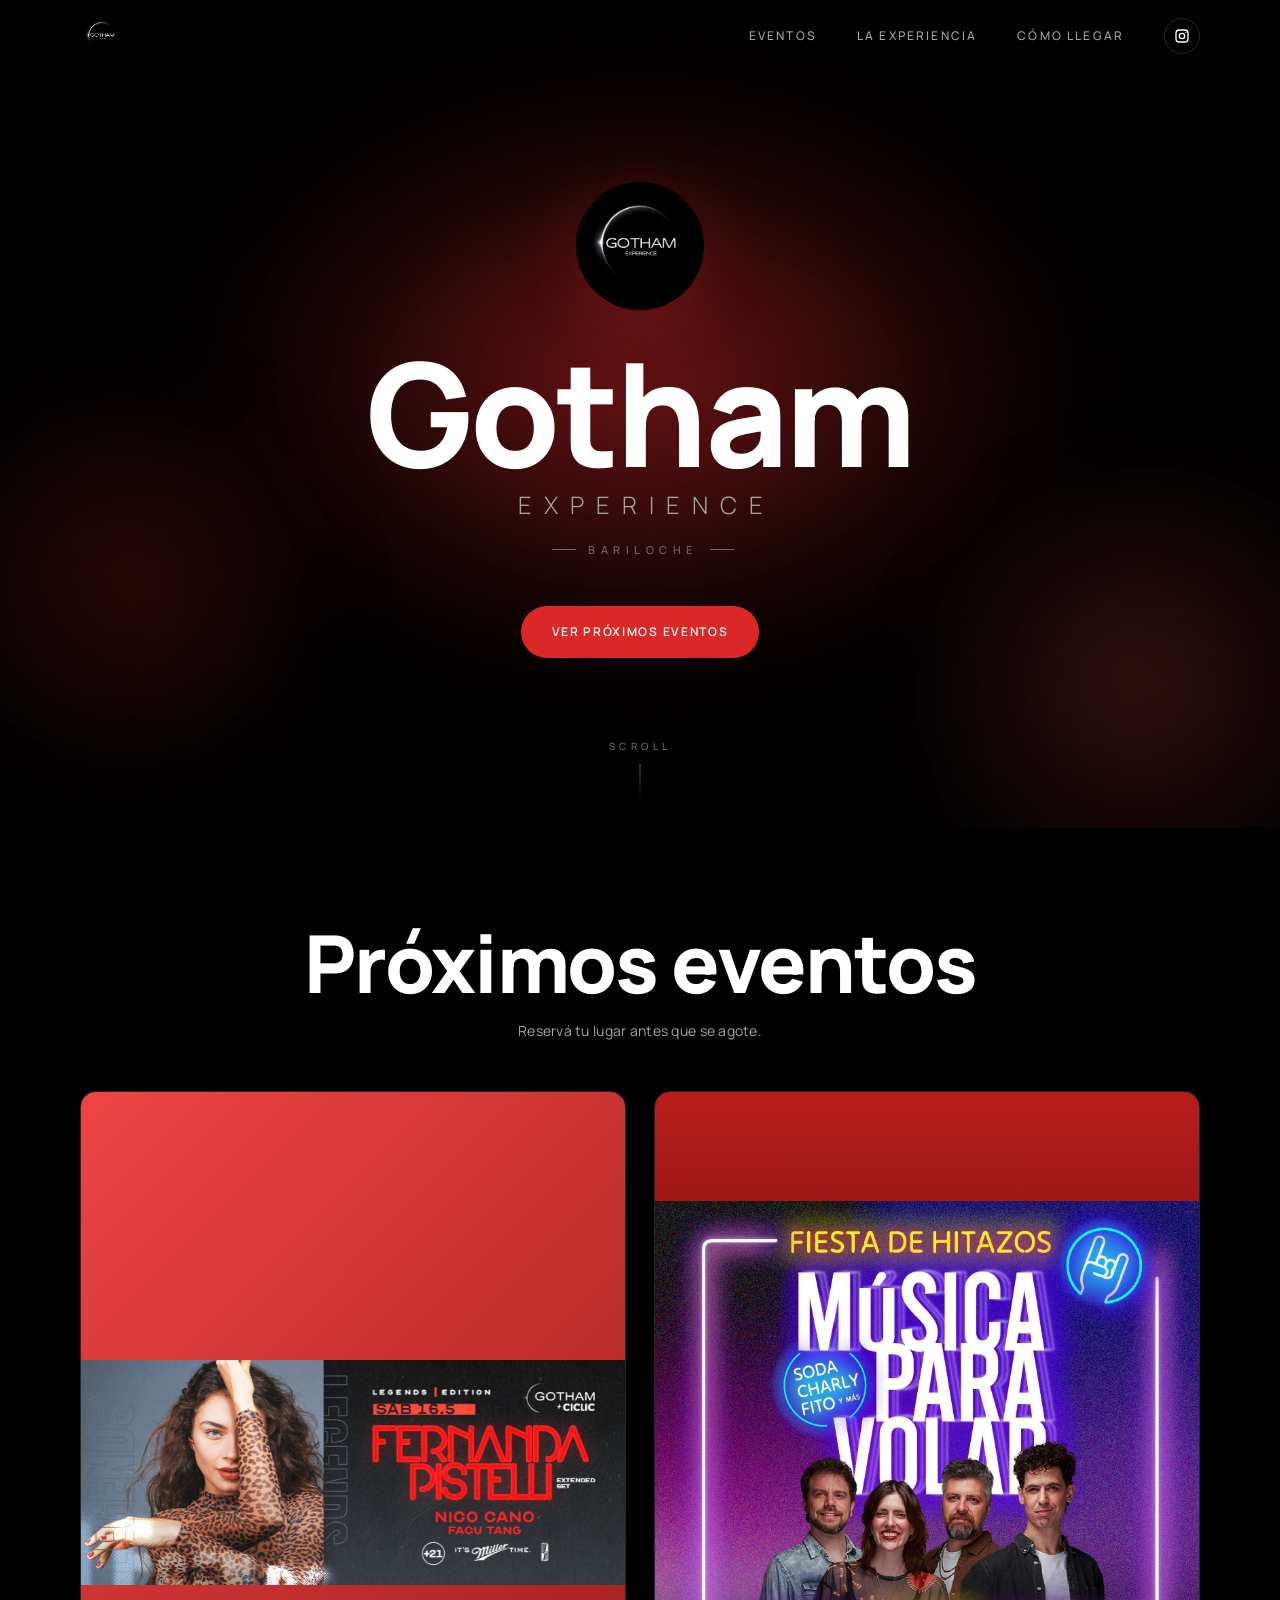
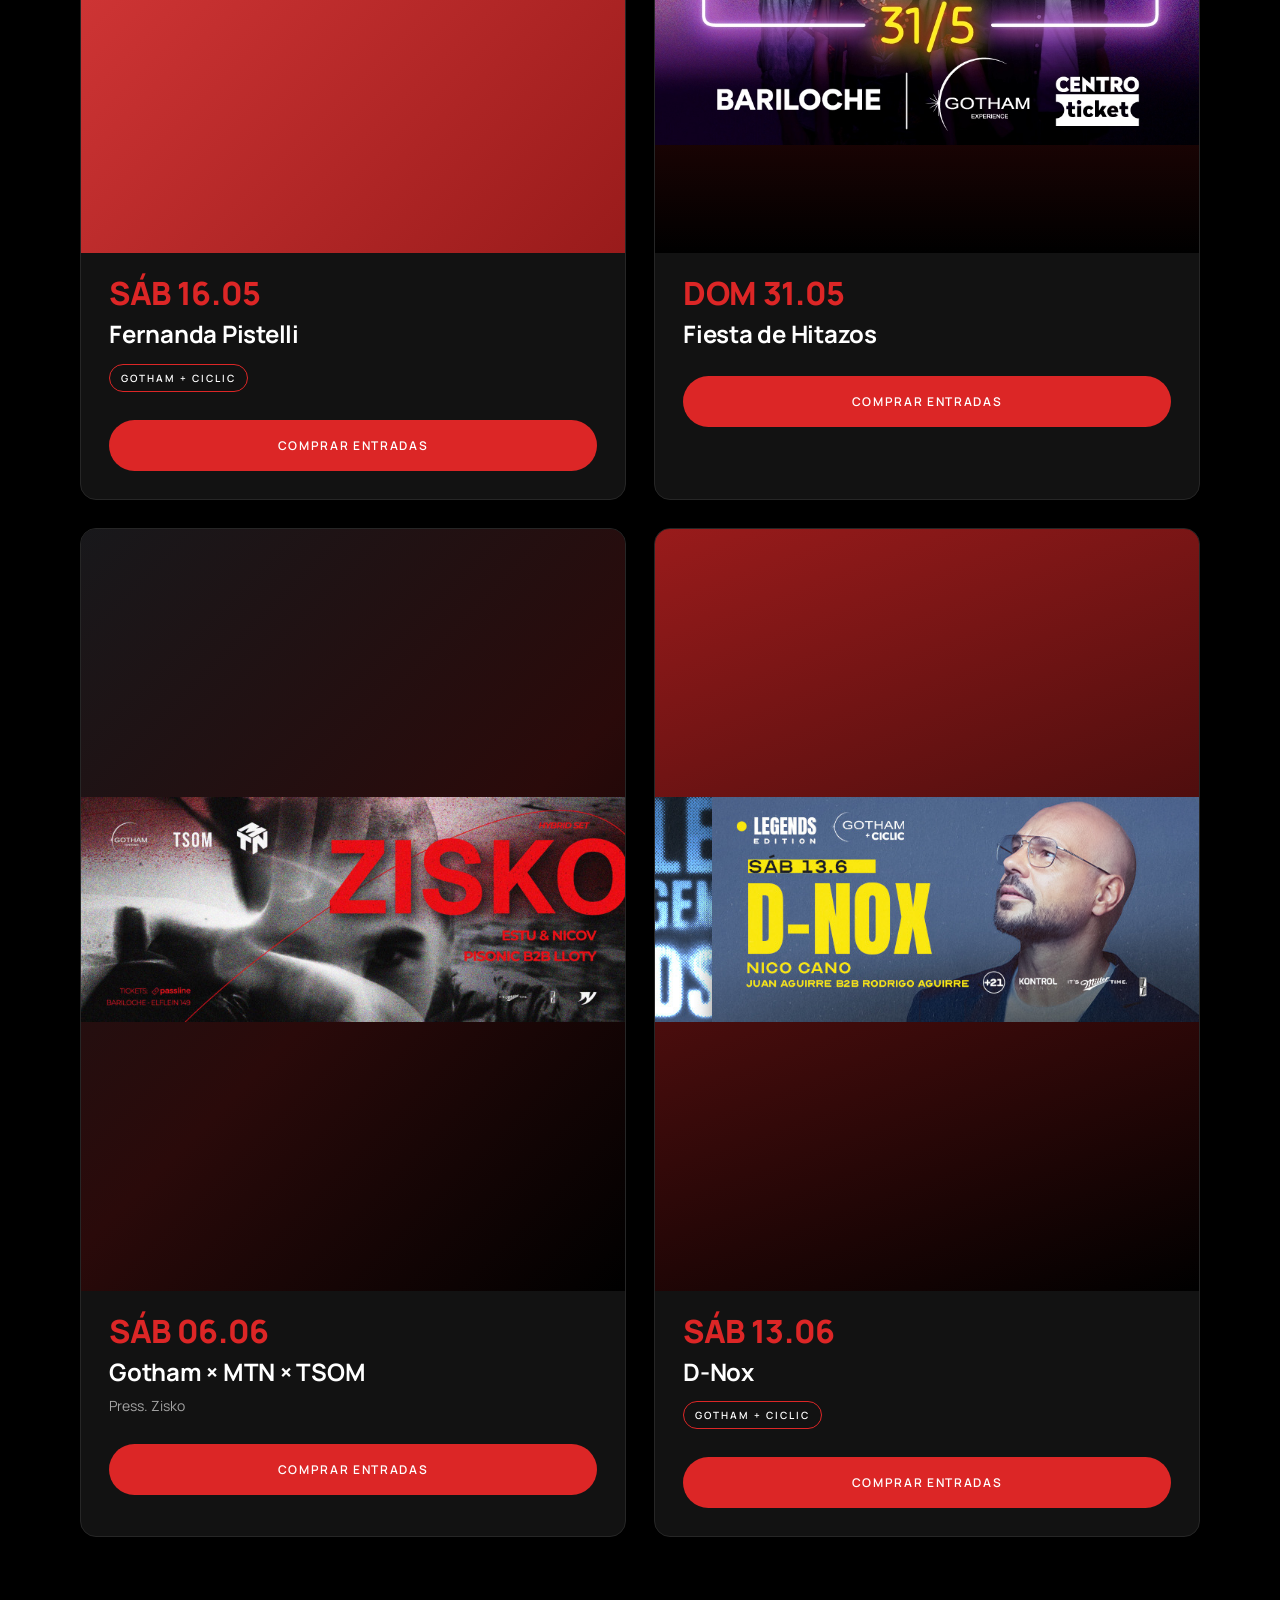
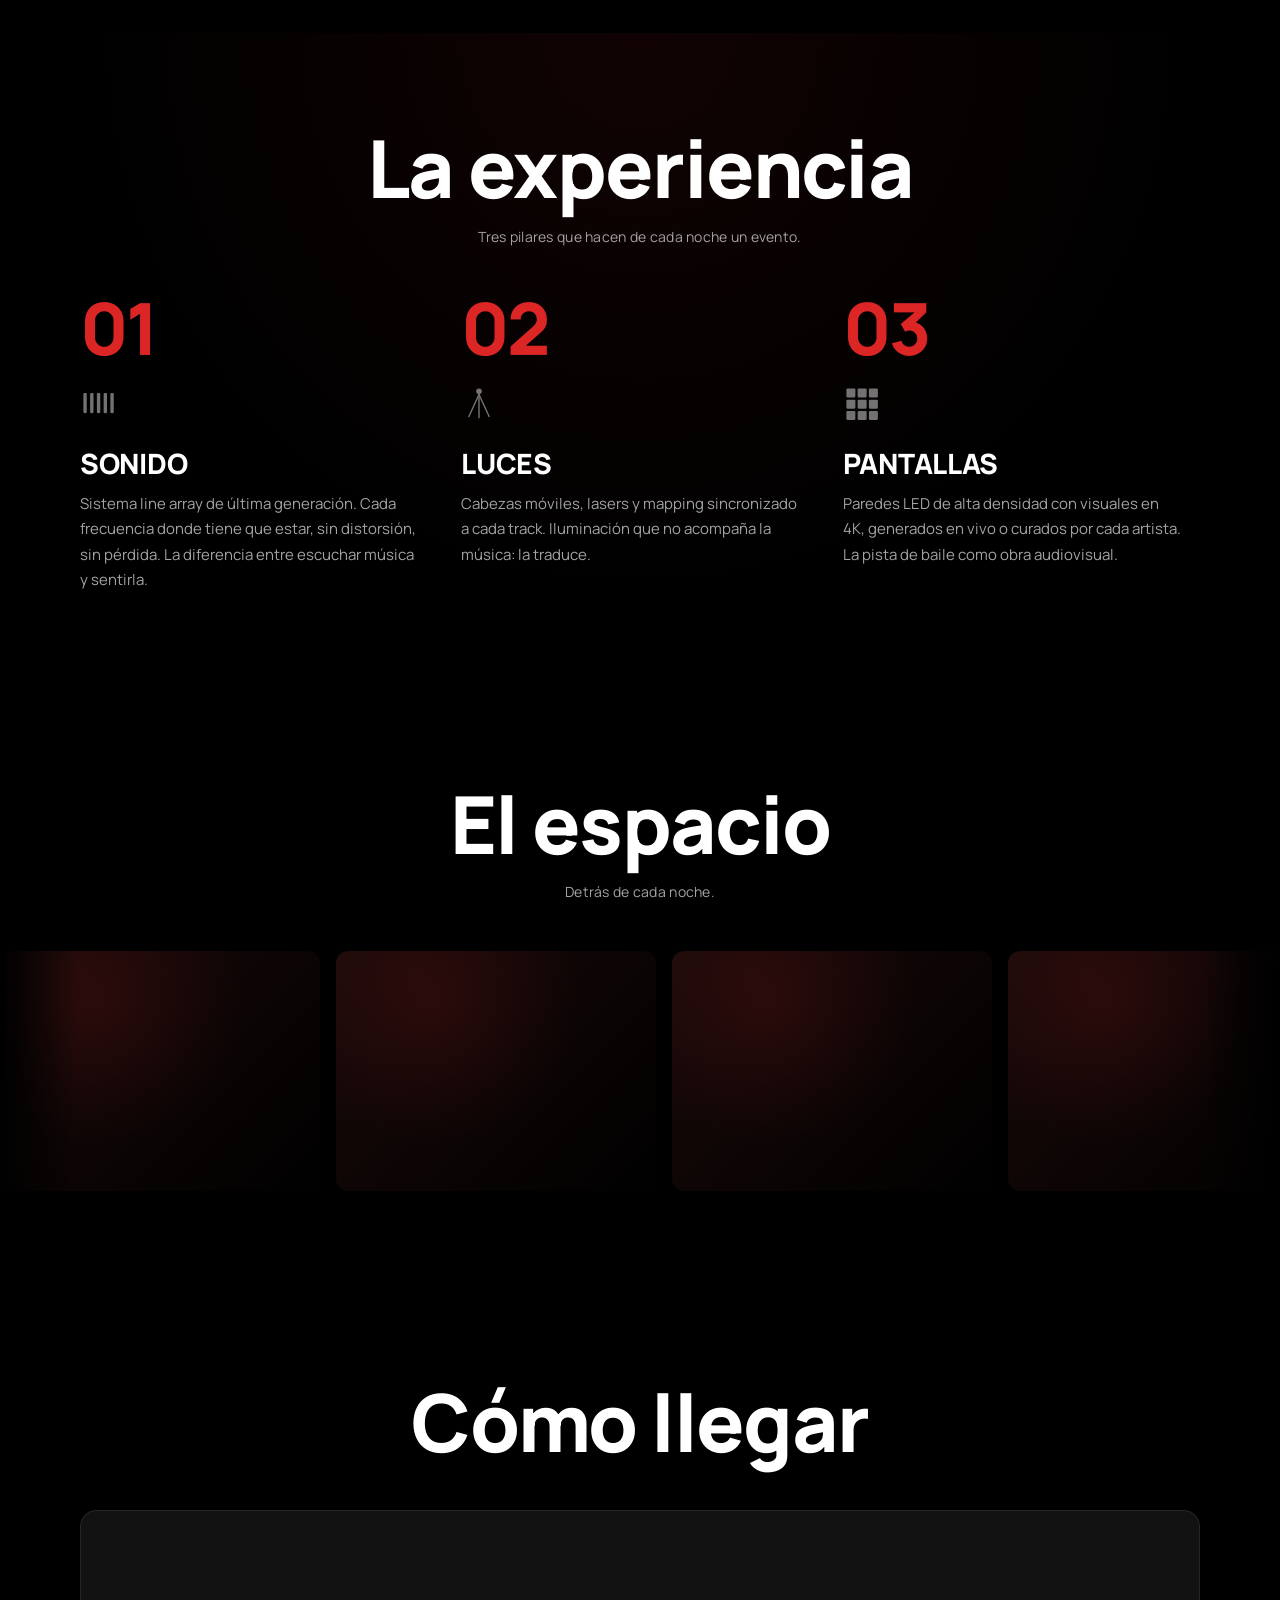
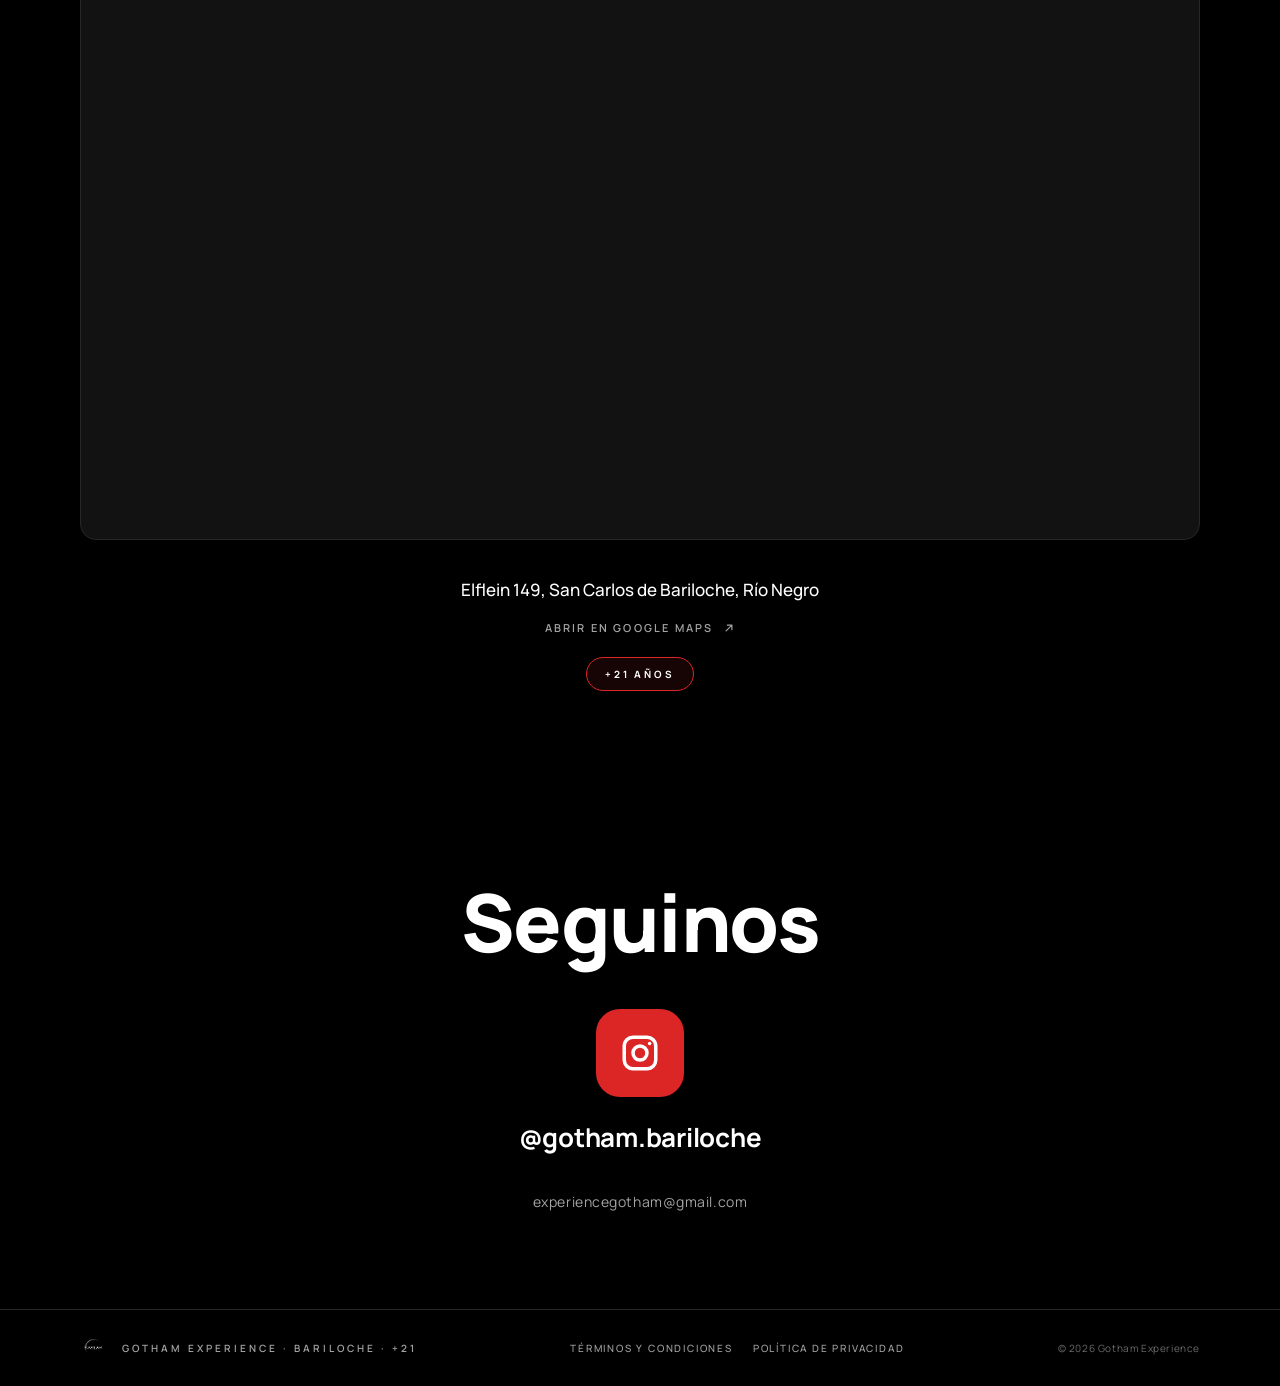
==== commit da9839e7: "Add files via upload" ====
--- a/index.html
+++ b/index.html
@@ -575,37 +575,47 @@
 @media (min-width: 900px) {
     .pillars-grid { grid-template-columns: repeat(3, 1fr); gap: 24px; }
 }
+/* Pillar — tratamiento editorial, sin look de "feature card".
+   Número grande en rojo, icono sutil, jerarquía tipográfica clara. */
 .pillar {
-    background: var(--color-bg-elevated);
-    border: 1px solid var(--color-border);
-    border-radius: var(--radius-md);
-    padding: 44px 36px;
+    padding: 0;
     opacity: 0;
     transform: translateY(20px);
     transition:
         opacity 0.7s cubic-bezier(0.16, 1, 0.3, 1),
-        transform 0.7s cubic-bezier(0.16, 1, 0.3, 1),
-        border-color 0.3s ease,
-        box-shadow 0.3s ease;
+        transform 0.7s cubic-bezier(0.16, 1, 0.3, 1);
 }
 .pillar.is-visible { opacity: 1; transform: translateY(0); }
-.pillar:hover {
-    border-color: transparent;
-    box-shadow: 0 0 0 1px var(--color-primary) inset, var(--shadow-glow-primary);
-}
+
+.pillar-num {
+    display: block;
+    font-family: var(--font-display);
+    font-size: clamp(56px, 6.5vw, 72px);
+    font-weight: 800;
+    line-height: 0.9;
+    letter-spacing: -0.04em;
+    color: var(--color-primary);
+    margin-bottom: 24px;
+    transition: color 0.3s ease;
+}
+.pillar:hover .pillar-num { color: var(--color-primary-hover); }
+
 .pillar-icon {
-    width: 56px; height: 56px;
+    width: 36px; height: 36px;
     margin-bottom: 28px;
-    color: var(--color-text);
-    transition: color 0.3s ease;
-}
-.pillar:hover .pillar-icon { color: var(--color-primary); }
+    color: var(--color-text-muted);
+    opacity: 0.7;
+    transition: color 0.3s ease, opacity 0.3s ease;
+}
+.pillar:hover .pillar-icon { color: var(--color-text); opacity: 1; }
+
 .pillar-title {
     font-family: var(--font-display);
-    font-size: 30px;
+    font-size: 28px;
     font-weight: 800;
-    letter-spacing: -0.015em;
-    margin-bottom: 16px;
+    text-transform: uppercase;
+    letter-spacing: -0.01em;
+    margin-bottom: 14px;
     line-height: 1;
 }
 .pillar-text {
@@ -613,6 +623,7 @@
     font-size: 15px;
     font-weight: 400;
     line-height: 1.7;
+    max-width: 340px;
 }
 
 /* Animaciones del slot */
@@ -660,6 +671,48 @@
 }
 
 /* ============================================================
+   GALERÍA — marquee horizontal infinito con fade en bordes.
+   ============================================================ */
+.galeria { position: relative; overflow: hidden; }
+.gallery-marquee {
+    margin-top: 8px;
+    overflow: hidden;
+    -webkit-mask-image: linear-gradient(to right, transparent 0%, #000 6%, #000 94%, transparent 100%);
+            mask-image: linear-gradient(to right, transparent 0%, #000 6%, #000 94%, transparent 100%);
+}
+.gallery-track {
+    display: flex;
+    gap: 16px;
+    width: max-content;
+    animation: gallery-scroll 50s linear infinite;
+}
+.gallery-marquee:hover .gallery-track { animation-play-state: paused; }
+@keyframes gallery-scroll {
+    from { transform: translateX(0); }
+    to   { transform: translateX(calc(-50% - 8px)); }
+}
+.gallery-item {
+    flex-shrink: 0;
+    width: 320px;
+    aspect-ratio: 4 / 3;
+    border-radius: 12px;
+    overflow: hidden;
+    background:
+        radial-gradient(circle at 30% 20%, rgba(220, 38, 38, 0.12) 0%, transparent 50%),
+        linear-gradient(135deg, #1a0a0a 0%, #000000 100%);
+    position: relative;
+}
+.gallery-item img {
+    width: 100%; height: 100%;
+    object-fit: cover;
+    display: block;
+}
+@media (max-width: 720px) {
+    .gallery-item { width: 240px; }
+    .gallery-track { gap: 12px; animation-duration: 40s; }
+}
+
+/* ============================================================
    CÓMO LLEGAR
    ============================================================ */
 .mapa {
@@ -801,6 +854,20 @@
     color: var(--color-text-dim);
     letter-spacing: 0.06em;
 }
+.footer-legal {
+    display: flex; flex-wrap: wrap;
+    justify-content: center;
+    gap: 8px 20px;
+}
+.footer-legal a {
+    color: var(--color-text-muted);
+    font-size: 10px;
+    font-weight: 500;
+    letter-spacing: 0.18em;
+    text-transform: uppercase;
+    transition: color 0.2s;
+}
+.footer-legal a:hover { color: var(--color-text); }
 @media (min-width: 768px) {
     .footer-inner {
         flex-direction: row;
@@ -888,7 +955,6 @@
         <p class="hero-location">Bariloche</p>
         <div class="hero-ctas">
             <a class="btn btn-primary" href="#eventos">Ver próximos eventos</a>
-            <a class="btn btn-outline" href="https://www.passline.com" target="_blank" rel="noopener">Comprar entradas</a>
         </div>
     </div>
     <div class="hero-scroll-hint" aria-hidden="true">Scroll</div>
@@ -914,6 +980,7 @@
         </header>
         <div class="pillars-grid">
             <article class="pillar" data-pillar="sound">
+                <span class="pillar-num">01</span>
                 <div class="pillar-icon">
                     <svg viewBox="0 0 64 64" fill="currentColor" aria-hidden="true">
                         <rect class="wave" x="6"  y="14" width="6" height="36" rx="2"/>
@@ -927,6 +994,7 @@
                 <p class="pillar-text">Sistema line array de última generación. Cada frecuencia donde tiene que estar, sin distorsión, sin pérdida. La diferencia entre escuchar música y sentirla.</p>
             </article>
             <article class="pillar" data-pillar="lights">
+                <span class="pillar-num">02</span>
                 <div class="pillar-icon">
                     <svg viewBox="0 0 64 64" fill="none" stroke="currentColor" stroke-width="2.5" stroke-linecap="round" aria-hidden="true">
                         <circle cx="32" cy="11" r="5" fill="currentColor" stroke="none"/>
@@ -939,6 +1007,7 @@
                 <p class="pillar-text">Cabezas móviles, lasers y mapping sincronizado a cada track. Iluminación que no acompaña la música: la traduce.</p>
             </article>
             <article class="pillar" data-pillar="screens">
+                <span class="pillar-num">03</span>
                 <div class="pillar-icon">
                     <svg viewBox="0 0 64 64" fill="currentColor" aria-hidden="true">
                         <rect class="pixel" x="6"  y="6"  width="16" height="16" rx="2"/>
@@ -955,6 +1024,35 @@
                 <h3 class="pillar-title">Pantallas</h3>
                 <p class="pillar-text">Paredes LED de alta densidad con visuales en 4K, generados en vivo o curados por cada artista. La pista de baile como obra audiovisual.</p>
             </article>
+        </div>
+    </div>
+</section>
+
+<!-- Galería del lugar — marquee horizontal infinito.
+     Las imágenes viven en tenants/gotham/branding/venue/01.jpg ... 06.jpg
+     Si una falta, el card muestra el gradient placeholder. -->
+<section class="section galeria" id="galeria">
+    <div class="container">
+        <header class="section-header">
+            <h2 class="section-title">El espacio</h2>
+            <p class="section-subtitle">Detrás de cada noche.</p>
+        </header>
+    </div>
+    <div class="gallery-marquee" aria-hidden="true">
+        <div class="gallery-track">
+            <div class="gallery-item"><img src="tenants/gotham/branding/venue/01.jpg" alt="" loading="lazy"></div>
+            <div class="gallery-item"><img src="tenants/gotham/branding/venue/02.jpg" alt="" loading="lazy"></div>
+            <div class="gallery-item"><img src="tenants/gotham/branding/venue/03.jpg" alt="" loading="lazy"></div>
+            <div class="gallery-item"><img src="tenants/gotham/branding/venue/04.jpg" alt="" loading="lazy"></div>
+            <div class="gallery-item"><img src="tenants/gotham/branding/venue/05.jpg" alt="" loading="lazy"></div>
+            <div class="gallery-item"><img src="tenants/gotham/branding/venue/06.jpg" alt="" loading="lazy"></div>
+            <!-- Duplicado para loop seamless -->
+            <div class="gallery-item"><img src="tenants/gotham/branding/venue/01.jpg" alt="" loading="lazy"></div>
+            <div class="gallery-item"><img src="tenants/gotham/branding/venue/02.jpg" alt="" loading="lazy"></div>
+            <div class="gallery-item"><img src="tenants/gotham/branding/venue/03.jpg" alt="" loading="lazy"></div>
+            <div class="gallery-item"><img src="tenants/gotham/branding/venue/04.jpg" alt="" loading="lazy"></div>
+            <div class="gallery-item"><img src="tenants/gotham/branding/venue/05.jpg" alt="" loading="lazy"></div>
+            <div class="gallery-item"><img src="tenants/gotham/branding/venue/06.jpg" alt="" loading="lazy"></div>
         </div>
     </div>
 </section>
@@ -1013,6 +1111,10 @@
             <span class="footer-logo" data-logo></span>
             <span class="footer-line">Gotham Experience · Bariloche · +21</span>
         </div>
+        <nav class="footer-legal" aria-label="Legal">
+            <a href="terminos.html">Términos y condiciones</a>
+            <a href="privacidad.html">Política de privacidad</a>
+        </nav>
         <p class="footer-copy">© 2026 Gotham Experience</p>
     </div>
 </footer>
@@ -1109,8 +1211,8 @@
 
     document.getElementById('eventos-grid').innerHTML = EVENTS.map(renderEvent).join('');
 
-    // Si el flyer image 404ea, sacarlo para que se vea el gradient placeholder.
-    document.querySelectorAll('.event-flyer-image').forEach(function (img) {
+    // Si una imagen 404ea (flyer o foto de galería), sacarla para que se vea el gradient placeholder.
+    document.querySelectorAll('.event-flyer-image, .gallery-item img').forEach(function (img) {
         img.addEventListener('error', function () { img.remove(); }, { once: true });
     });
 
